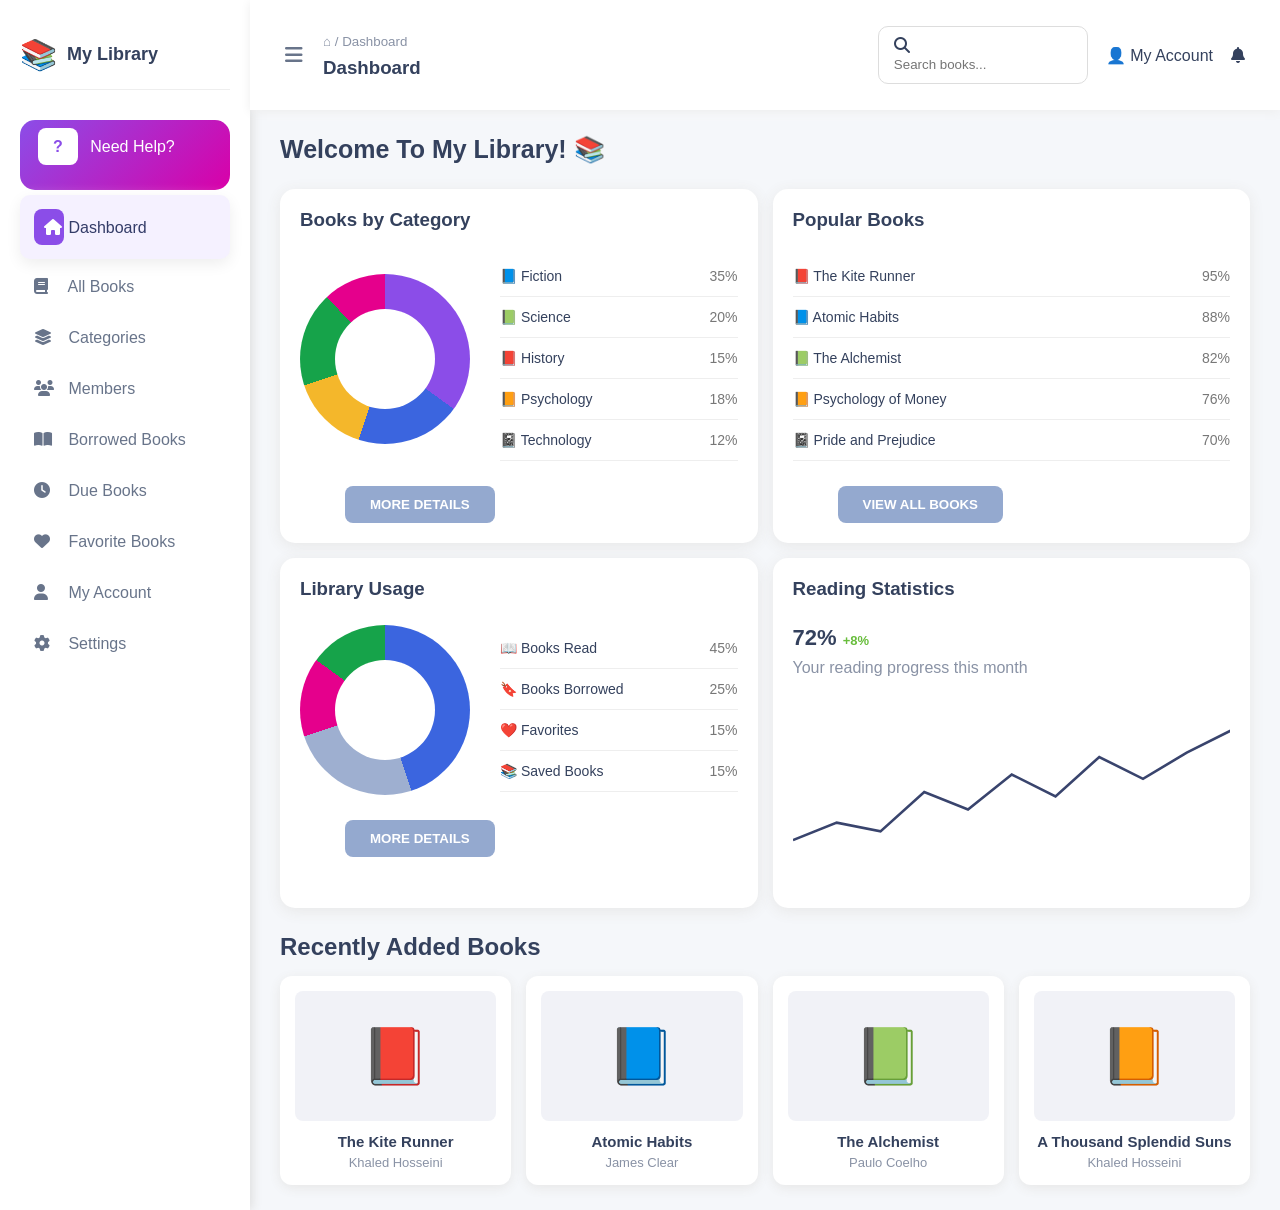
==== index.html @ 2d5d1bc0 "Add login page HTML and CSS files" ====
<!DOCTYPE html>
<html lang="en">
<head>
    <meta charset="UTF-8">
    <meta name="viewport" content="width=device-width, initial-scale=1.0">

    <title>My Library Dashboard</title>

    <link rel="stylesheet" href="style.css">

    <link rel="stylesheet"
        href="https://cdnjs.cloudflare.com/ajax/libs/font-awesome/6.5.2/css/all.min.css">
</head>

<body>

<div class="dashboard">

    <aside class="sidebar">

        <div class="logo">
            <span>📚</span>
            <h3>My Library</h3>
        </div>
        
       

        <div class="help">
            <b>?</b>
            <span>Need Help?</span>
        </div>
        <nav>

            <a href="#" class="active">
                <i class="fa-solid fa-house"></i>
                Dashboard
            </a>

            <a href="#">
                <i class="fa-solid fa-book"></i>
                All Books
            </a>

            <a href="#">
                <i class="fa-solid fa-layer-group"></i>
                Categories
            </a>

            <a href="#">
                <i class="fa-solid fa-users"></i>
                Members
            </a>

            <a href="#">
                <i class="fa-solid fa-book-open"></i>
                Borrowed Books
            </a>

            <a href="#">
                <i class="fa-solid fa-clock"></i>
                Due Books
            </a>

            <a href="#">
                <i class="fa-solid fa-heart"></i>
                Favorite Books
            </a>

            <a href="#">
                <i class="fa-solid fa-user"></i>
                My Account
            </a>

            <a href="#">
                <i class="fa-solid fa-gear"></i>
                Settings
            </a>

        </nav>
    </aside>

    <main class="main">

        <header>

            <div class="header-left">

                <button id="menu">
                    <i class="fa-solid fa-bars"></i>
                </button>

                <div>
                    <small>⌂ / Dashboard</small>
                    <h3>Dashboard</h3>
                </div>

            </div>


            <div class="header-right">

                <div class="search">
                    <i class="fa-solid fa-magnifying-glass"></i>
                    <input
                        type="text"
                        id="search"
                        placeholder="Search books..."
                    >
                </div>

                <span>👤 My Account</span>

                <i class="fa-solid fa-bell"></i>

            </div>

        </header>


        <!-- Content -->
        <section class="content">

            <h1>Welcome To My Library! 📚</h1>


            <div class="cards">

                <!-- Card 1 -->
                <div class="card">

                    <h3>Books by Category</h3>

                    <div class="chart-row">

                        <div class="donut donut1">
                            <div></div>
                        </div>

                        <div class="list">

                            <p>
                                📘 Fiction
                                <span>35%</span>
                            </p>

                            <p>
                                📗 Science
                                <span>20%</span>
                            </p>

                            <p>
                                📕 History
                                <span>15%</span>
                            </p>

                            <p>
                                📙 Psychology
                                <span>18%</span>
                            </p>

                            <p>
                                📓 Technology
                                <span>12%</span>
                            </p>

                        </div>

                    </div>

                    <button>MORE DETAILS</button>

                </div>


                <!-- Card 2 -->
                <div class="card">

                    <h3>Popular Books</h3>

                    <div class="book-list">

                        <p>
                            📕 The Kite Runner
                            <span>95%</span>
                        </p>

                        <p>
                            📘 Atomic Habits
                            <span>88%</span>
                        </p>

                        <p>
                            📗 The Alchemist
                            <span>82%</span>
                        </p>

                        <p>
                            📙 Psychology of Money
                            <span>76%</span>
                        </p>

                        <p>
                            📓 Pride and Prejudice
                            <span>70%</span>
                        </p>

                    </div>

                    <button>VIEW ALL BOOKS</button>

                </div>


                <!-- Card 3 -->
                <div class="card">

                    <h3>Library Usage</h3>

                    <div class="chart-row">

                        <div class="donut donut2">
                            <div></div>
                        </div>

                        <div class="list">

                            <p>
                                📖 Books Read
                                <span>45%</span>
                            </p>

                            <p>
                                🔖 Books Borrowed
                                <span>25%</span>
                            </p>

                            <p>
                                ❤️ Favorites
                                <span>15%</span>
                            </p>

                            <p>
                                📚 Saved Books
                                <span>15%</span>
                            </p>

                        </div>

                    </div>

                    <button>MORE DETAILS</button>

                </div>


                <!-- Card 4 -->
                <div class="card reading">

                    <h3>Reading Statistics</h3>

                    <h2>
                        72%
                        <span>+8%</span>
                    </h2>

                    <p class="subtitle">
                        Your reading progress this month
                    </p>

                    <div class="line-chart">

                        <svg viewBox="0 0 500 180">

                            <polyline
                                points="
                                0,145
                                50,125
                                100,135
                                150,90
                                200,110
                                250,70
                                300,95
                                350,50
                                400,75
                                450,45
                                500,20
                                "
                                fill="none"
                                stroke="#39446d"
                                stroke-width="3"
                            />

                        </svg>

                    </div>

                </div>

            </div>


    
            <div class="books-section">

                <h2>Recently Added Books</h2>

                <div class="books">

                    <div class="book">
                        <div class="cover">📕</div>
                        <h3>The Kite Runner</h3>
                        <p>Khaled Hosseini</p>
                    </div>

                    <div class="book">
                        <div class="cover">📘</div>
                        <h3>Atomic Habits</h3>
                        <p>James Clear</p>
                    </div>

                    <div class="book">
                        <div class="cover">📗</div>
                        <h3>The Alchemist</h3>
                        <p>Paulo Coelho</p>
                    </div>

                    <div class="book">
                        <div class="cover">📙</div>
                        <h3> A Thousand Splendid Suns</h3>
                        <p> Khaled Hosseini</p>
                    </div>

                </div>

            </div>

        </section>

    </main>

</div>


<script src="script.js"></script>

</body>
</html>
---- style.css ----
* {
    margin: 0;
    padding: 0;
    box-sizing: border-box;
}

body {
    font-family: Arial, sans-serif;
    background: #f5f7fa;
    color: #34415d;
}


/* Dashboard */

.dashboard {
    display: flex;
    min-height: 100vh;
}


/* Sidebar */

.sidebar {
    width: 250px;
    background: white;
    padding: 20px;
    box-shadow: 2px 0 10px #ddd;
}

.logo {
    height: 70px;
    display: flex;
    align-items: center;
    gap: 10px;
    border-bottom: 1px solid #eee;
    margin-bottom: 15px;
}

.logo span {
    font-size: 30px;
}

.logo h3 {
    font-size: 18px;
}


/* Navigation */

nav a {
    display: block;
    padding: 14px;
    margin: 5px 0;
    text-decoration: none;
    color: #68748a;
    border-radius: 10px;
}

nav a i {
    width: 30px;
}

nav a:hover,
nav .active {
    background: #f5f1ff;
    color: #333c68;
    box-shadow: 0 5px 15px #eee;
}

nav .active i {
    background: #8b4de8;
    color: white;
    padding: 10px;
    border-radius: 8px;
}


/* Help */

.help {
    margin-top: 30px;
    padding: 18px;
    height: 70px;
    border-radius: 15px;
    background: linear-gradient(135deg, #8b4de8, #d900a8);
    color: white;
}

.help b {
    background: white;
    color: #8b4de8;
    padding: 10px 15px;
    border-radius: 8px;
    margin-right: 8px;
}


/* Main */

.main {
    flex: 1;
}


/* Header */

header {
    height: 110px;
    background: white;
    display: flex;
    align-items: center;
    justify-content: space-between;
    padding: 20px 35px;
    box-shadow: 0 2px 10px #eee;
}

.header-left {
    display: flex;
    align-items: center;
    gap: 20px;
}

.header-left small {
    color: #8992a5;
}

.header-left h3 {
    margin-top: 7px;
}

#menu {
    border: none;
    background: none;
    font-size: 20px;
    cursor: pointer;
    color: #68748a;
}


/* Header Right */

.header-right {
    display: flex;
    align-items: center;
    gap: 18px;
}

.search {
    width: 210px;
    padding: 10px 15px;
    border: 1px solid #ddd;
    border-radius: 10px;
}

.search input {
    width: 160px;
    border: none;
    outline: none;
}


/* Content */

.content {
    padding: 25px 30px;
}

.content > h1 {
    margin-bottom: 25px;
    font-size: 25px;
}


/* Cards */

.cards {
    display: grid;
    grid-template-columns: 1fr 1fr;
    gap: 15px;
}

.card {
    background: white;
    border-radius: 15px;
    padding: 20px;
    min-height: 350px;
    box-shadow: 0 3px 15px #e7e7e7;
}

.card h3 {
    margin-bottom: 25px;
}


/* Chart */

.chart-row {
    display: flex;
    align-items: center;
    gap: 30px;
}


/* Donut */

.donut {
    width: 170px;
    height: 170px;
    border-radius: 50%;
    display: flex;
    align-items: center;
    justify-content: center;
    flex-shrink: 0;
}

.donut div {
    width: 100px;
    height: 100px;
    background: white;
    border-radius: 50%;
}


/* First Chart */

.donut1 {
    background: conic-gradient(
        #8b4de8 0 35%,
        #3b65df 35% 55%,
        #f4b72b 55% 70%,
        #16a34a 70% 88%,
        #e5008c 88%
    );
}


/* Second Chart */

.donut2 {
    background: conic-gradient(
        #3b65df 0 45%,
        #9eafd0 45% 70%,
        #e5008c 70% 85%,
        #16a34a 85%
    );
}


/* Lists */

.list {
    flex: 1;
}

.list p,
.book-list p {
    border-bottom: 1px solid #eee;
    padding: 12px 0;
    font-size: 14px;
}

.list span,
.book-list span {
    float: right;
    color: #777;
}


/* Buttons */

.card button {
    margin-top: 25px;
    margin-left: 45px;
    border: none;
    background: #94a9cf;
    color: white;
    padding: 11px 25px;
    border-radius: 8px;
    cursor: pointer;
    font-weight: bold;
}

.card button:hover {
    background: #7d92bb;
}


/* Reading Statistics */

.reading h2 {
    font-size: 22px;
}

.reading h2 span {
    color: #68bd3c;
    font-size: 13px;
}

.subtitle {
    margin-top: 8px;
    color: #8992a5;
}

.line-chart {
    margin-top: 25px;
}

.line-chart svg {
    width: 100%;
    height: 180px;
}


/* Books Section */

.books-section {
    margin-top: 25px;
}

.books-section h2 {
    margin-bottom: 15px;
}

.books {
    display: grid;
    grid-template-columns: repeat(4, 1fr);
    gap: 15px;
}

.book {
    background: white;
    padding: 15px;
    border-radius: 12px;
    text-align: center;
    box-shadow: 0 3px 12px #e7e7e7;
}

.cover {
    height: 130px;
    background: #f1f2f7;
    border-radius: 8px;
    display: flex;
    align-items: center;
    justify-content: center;
    font-size: 55px;
    margin-bottom: 12px;
}

.book h3 {
    font-size: 15px;
    margin-bottom: 5px;
}

.book p {
    color: #8992a5;
    font-size: 13px;
}


/* Responsive */

@media (max-width: 1000px) {

    .sidebar {
        width: 210px;
    }

    .books {
        grid-template-columns: repeat(2, 1fr);
    }

    .header-right span {
        display: none;
    }
}


@media (max-width: 750px) {

    .sidebar {
        display: none;
    }

    header {
        padding: 15px;
    }

    .content {
        padding: 15px;
    }

    .cards {
        grid-template-columns: 1fr;
    }

    .header-right {
        gap: 8px;
    }

    .search {
        width: 150px;
    }

    .search input {
        width: 100px;
    }
}


@media (max-width: 500px) {

    .books {
        grid-template-columns: 1fr;
    }

    .chart-row {
        flex-direction: column;
    }

    .list {
        width: 100%;
    }

    .content > h1 {
        font-size: 20px;
    }

}
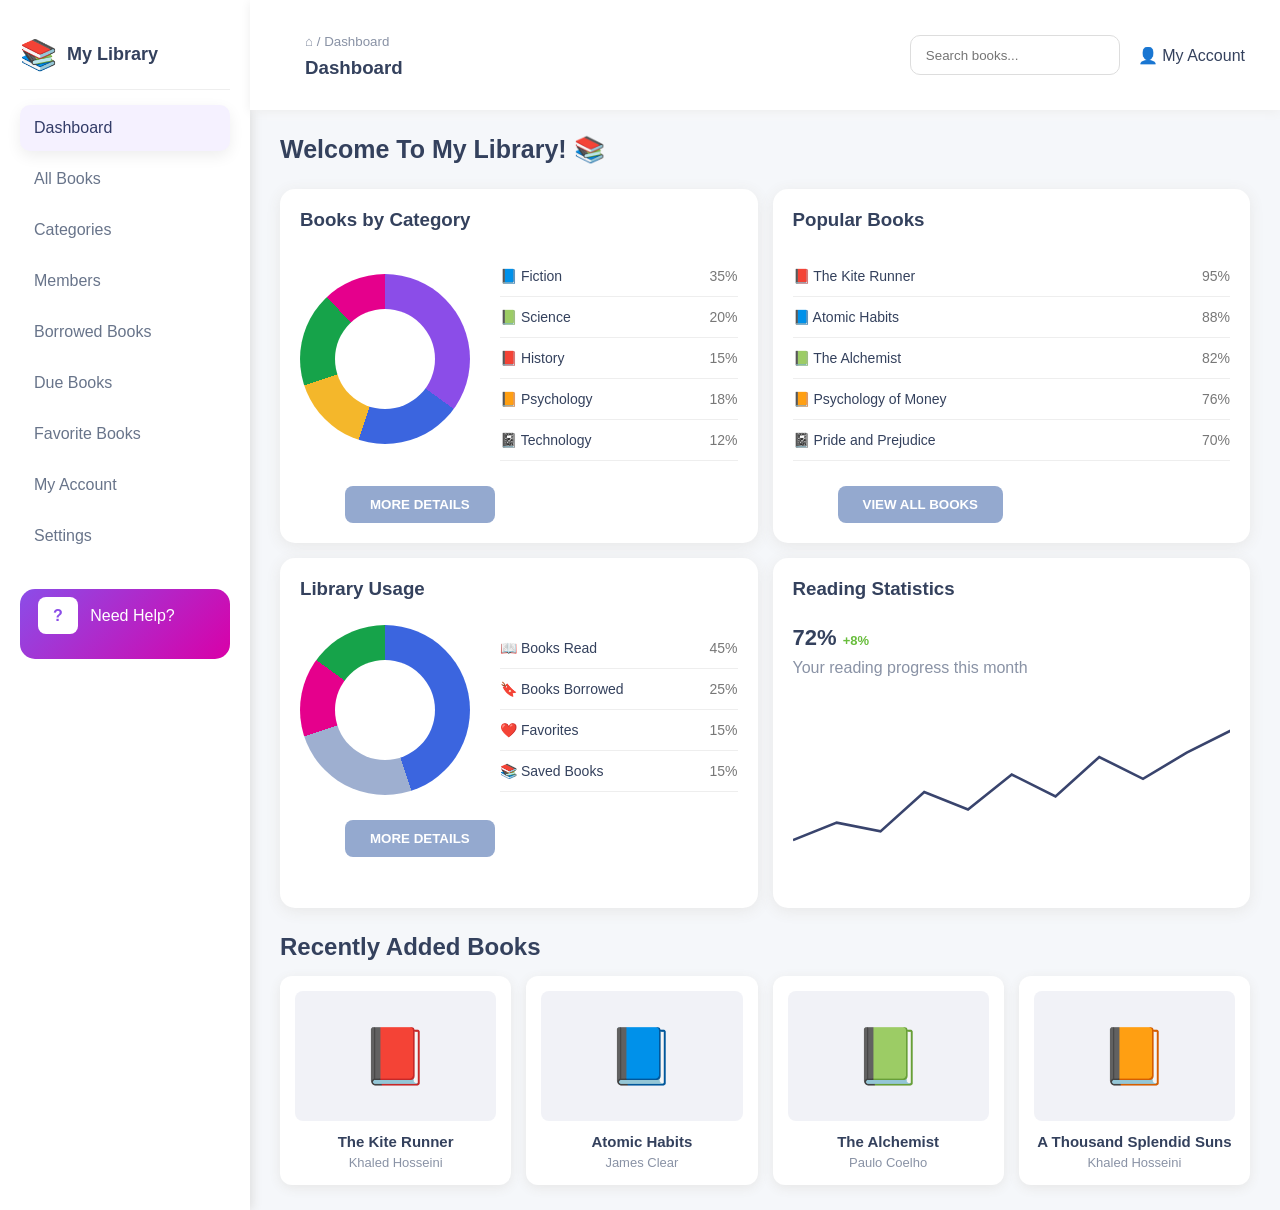
==== commit 10d2618b: "update project" ====
--- a/index.html
+++ b/index.html
@@ -8,8 +8,6 @@
 
     <link rel="stylesheet" href="style.css">
 
-    <link rel="stylesheet"
-        href="https://cdnjs.cloudflare.com/ajax/libs/font-awesome/6.5.2/css/all.min.css">
 </head>
 
 <body>
@@ -22,61 +20,55 @@
             <span>📚</span>
             <h3>My Library</h3>
         </div>
-        
-       
+
+        <nav>
+
+            <a href="#" class="active">
+                Dashboard
+            </a>
+
+            <a href="#">
+                All Books
+            </a>
+
+            <a href="#">
+            
+                Categories
+            </a>
+
+            <a href="#">
+                Members
+            </a>
+
+            <a href="#">
+                Borrowed Books
+            </a>
+
+            <a href="#">
+                Due Books
+            </a>
+
+            <a href="#">
+                Favorite Books
+            </a>
+
+            <a href="#">
+            
+                My Account
+            </a>
+
+            <a href="#">
+
+                Settings
+            </a>
+
+        </nav>
 
         <div class="help">
             <b>?</b>
             <span>Need Help?</span>
         </div>
-        <nav>
-
-            <a href="#" class="active">
-                <i class="fa-solid fa-house"></i>
-                Dashboard
-            </a>
-
-            <a href="#">
-                <i class="fa-solid fa-book"></i>
-                All Books
-            </a>
-
-            <a href="#">
-                <i class="fa-solid fa-layer-group"></i>
-                Categories
-            </a>
-
-            <a href="#">
-                <i class="fa-solid fa-users"></i>
-                Members
-            </a>
-
-            <a href="#">
-                <i class="fa-solid fa-book-open"></i>
-                Borrowed Books
-            </a>
-
-            <a href="#">
-                <i class="fa-solid fa-clock"></i>
-                Due Books
-            </a>
-
-            <a href="#">
-                <i class="fa-solid fa-heart"></i>
-                Favorite Books
-            </a>
-
-            <a href="#">
-                <i class="fa-solid fa-user"></i>
-                My Account
-            </a>
-
-            <a href="#">
-                <i class="fa-solid fa-gear"></i>
-                Settings
-            </a>
-
-        </nav>
+
     </aside>
 
     <main class="main">
@@ -86,7 +78,7 @@
             <div class="header-left">
 
                 <button id="menu">
-                    <i class="fa-solid fa-bars"></i>
+
                 </button>
 
                 <div>
@@ -110,22 +102,16 @@
 
                 <span>👤 My Account</span>
 
-                <i class="fa-solid fa-bell"></i>
-
             </div>
 
         </header>
 
-
-        <!-- Content -->
         <section class="content">
 
             <h1>Welcome To My Library! 📚</h1>
 
 
             <div class="cards">
-
-                <!-- Card 1 -->
                 <div class="card">
 
                     <h3>Books by Category</h3>
@@ -171,8 +157,6 @@
 
                 </div>
 
-
-                <!-- Card 2 -->
                 <div class="card">
 
                     <h3>Popular Books</h3>
@@ -210,8 +194,6 @@
 
                 </div>
 
-
-                <!-- Card 3 -->
                 <div class="card">
 
                     <h3>Library Usage</h3>
@@ -251,9 +233,6 @@
                     <button>MORE DETAILS</button>
 
                 </div>
-
-
-                <!-- Card 4 -->
                 <div class="card reading">
 
                     <h3>Reading Statistics</h3>
--- a/style.css
+++ b/style.css
@@ -11,15 +11,11 @@
 }
 
 
-/* Dashboard */
-
 .dashboard {
     display: flex;
     min-height: 100vh;
 }
 
-
-/* Sidebar */
 
 .sidebar {
     width: 250px;
@@ -45,8 +41,6 @@
     font-size: 18px;
 }
 
-
-/* Navigation */
 
 nav a {
     display: block;
@@ -76,8 +70,6 @@
 }
 
 
-/* Help */
-
 .help {
     margin-top: 30px;
     padding: 18px;
@@ -96,14 +88,10 @@
 }
 
 
-/* Main */
-
 .main {
     flex: 1;
 }
 
-
-/* Header */
 
 header {
     height: 110px;
@@ -138,8 +126,6 @@
 }
 
 
-/* Header Right */
-
 .header-right {
     display: flex;
     align-items: center;
@@ -160,8 +146,6 @@
 }
 
 
-/* Content */
-
 .content {
     padding: 25px 30px;
 }
@@ -193,8 +177,6 @@
 }
 
 
-/* Chart */
-
 .chart-row {
     display: flex;
     align-items: center;
@@ -220,9 +202,6 @@
     background: white;
     border-radius: 50%;
 }
-
-
-/* First Chart */
 
 .donut1 {
     background: conic-gradient(
@@ -235,8 +214,6 @@
 }
 
 
-/* Second Chart */
-
 .donut2 {
     background: conic-gradient(
         #3b65df 0 45%,
@@ -247,8 +224,6 @@
 }
 
 
-/* Lists */
-
 .list {
     flex: 1;
 }
@@ -266,8 +241,6 @@
     color: #777;
 }
 
-
-/* Buttons */
 
 .card button {
     margin-top: 25px;
@@ -286,8 +259,6 @@
 }
 
 
-/* Reading Statistics */
-
 .reading h2 {
     font-size: 22px;
 }
@@ -311,8 +282,6 @@
     height: 180px;
 }
 
-
-/* Books Section */
 
 .books-section {
     margin-top: 25px;
@@ -358,8 +327,6 @@
 }
 
 
-/* Responsive */
-
 @media (max-width: 1000px) {
 
     .sidebar {
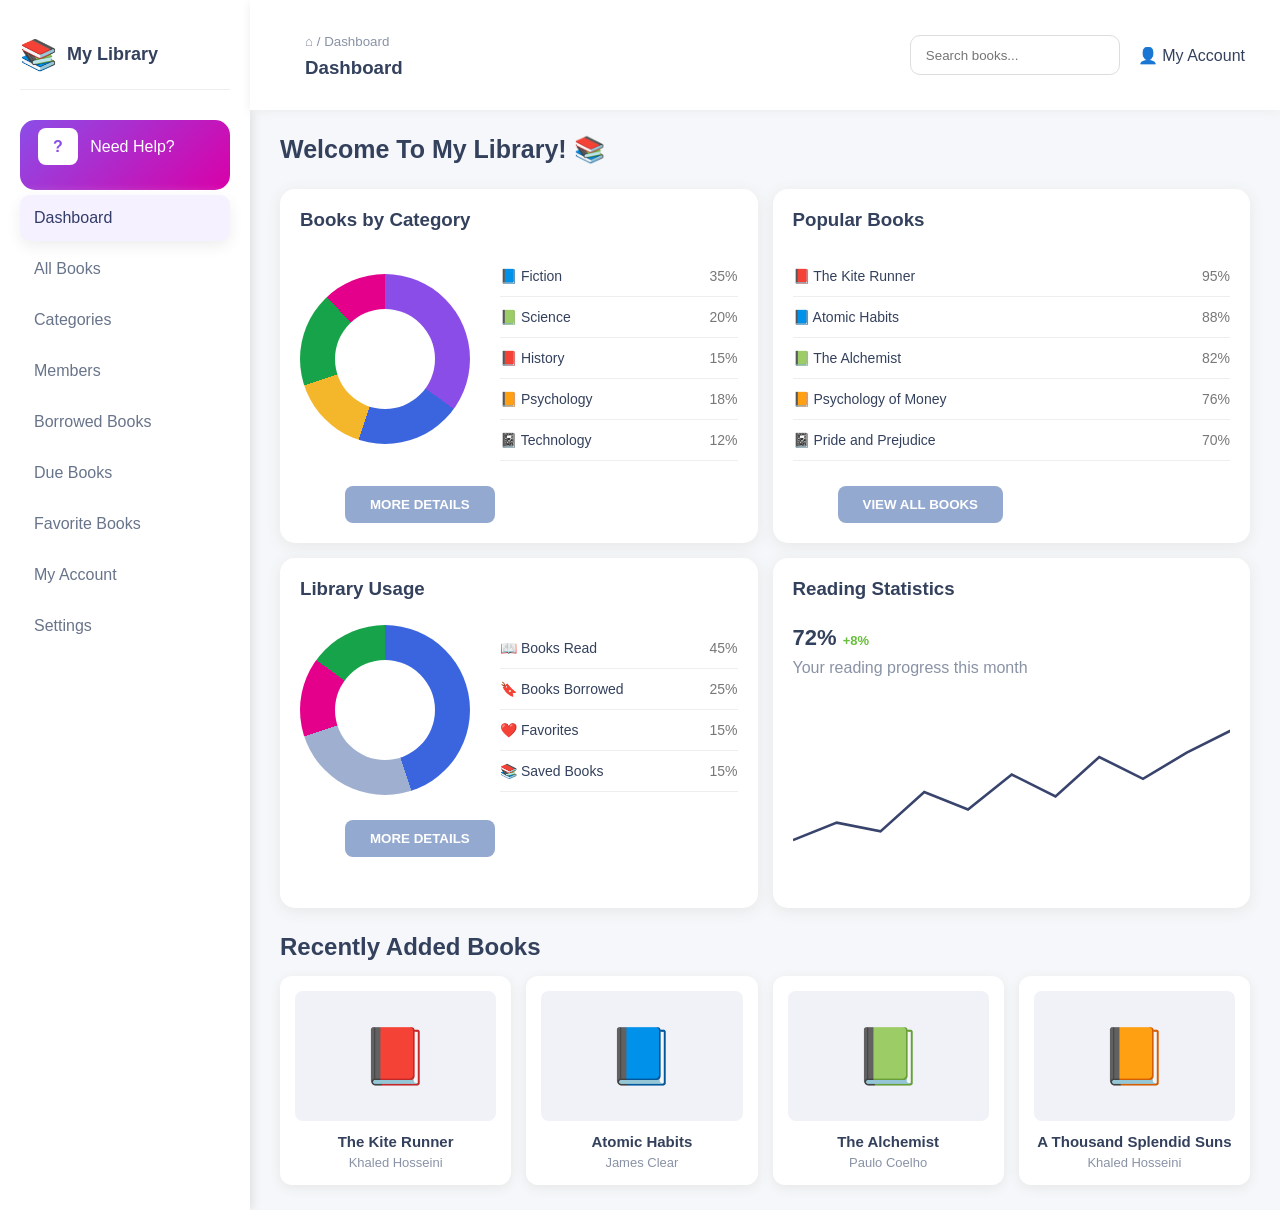
==== commit 9aca8ec9: "Merge branch 'main' of https://github.com/Nooria2006/library-project-second-week" ====
--- a/index.html
+++ b/index.html
@@ -20,55 +20,55 @@
             <span>📚</span>
             <h3>My Library</h3>
         </div>
-
-        <nav>
-
-            <a href="#" class="active">
-                Dashboard
-            </a>
-
-            <a href="#">
-                All Books
-            </a>
-
-            <a href="#">
-            
-                Categories
-            </a>
-
-            <a href="#">
-                Members
-            </a>
-
-            <a href="#">
-                Borrowed Books
-            </a>
-
-            <a href="#">
-                Due Books
-            </a>
-
-            <a href="#">
-                Favorite Books
-            </a>
-
-            <a href="#">
-            
-                My Account
-            </a>
-
-            <a href="#">
-
-                Settings
-            </a>
-
-        </nav>
+        
+       
 
         <div class="help">
             <b>?</b>
             <span>Need Help?</span>
         </div>
-
+        <nav>
+
+            <a href="#" class="active">
+                Dashboard
+            </a>
+
+            <a href="#">
+                All Books
+            </a>
+
+            <a href="#">
+            
+                Categories
+            </a>
+
+            <a href="#">
+                Members
+            </a>
+
+            <a href="#">
+                Borrowed Books
+            </a>
+
+            <a href="#">
+                Due Books
+            </a>
+
+            <a href="#">
+                Favorite Books
+            </a>
+
+            <a href="#">
+            
+                My Account
+            </a>
+
+            <a href="#">
+
+                Settings
+            </a>
+
+        </nav>
     </aside>
 
     <main class="main">
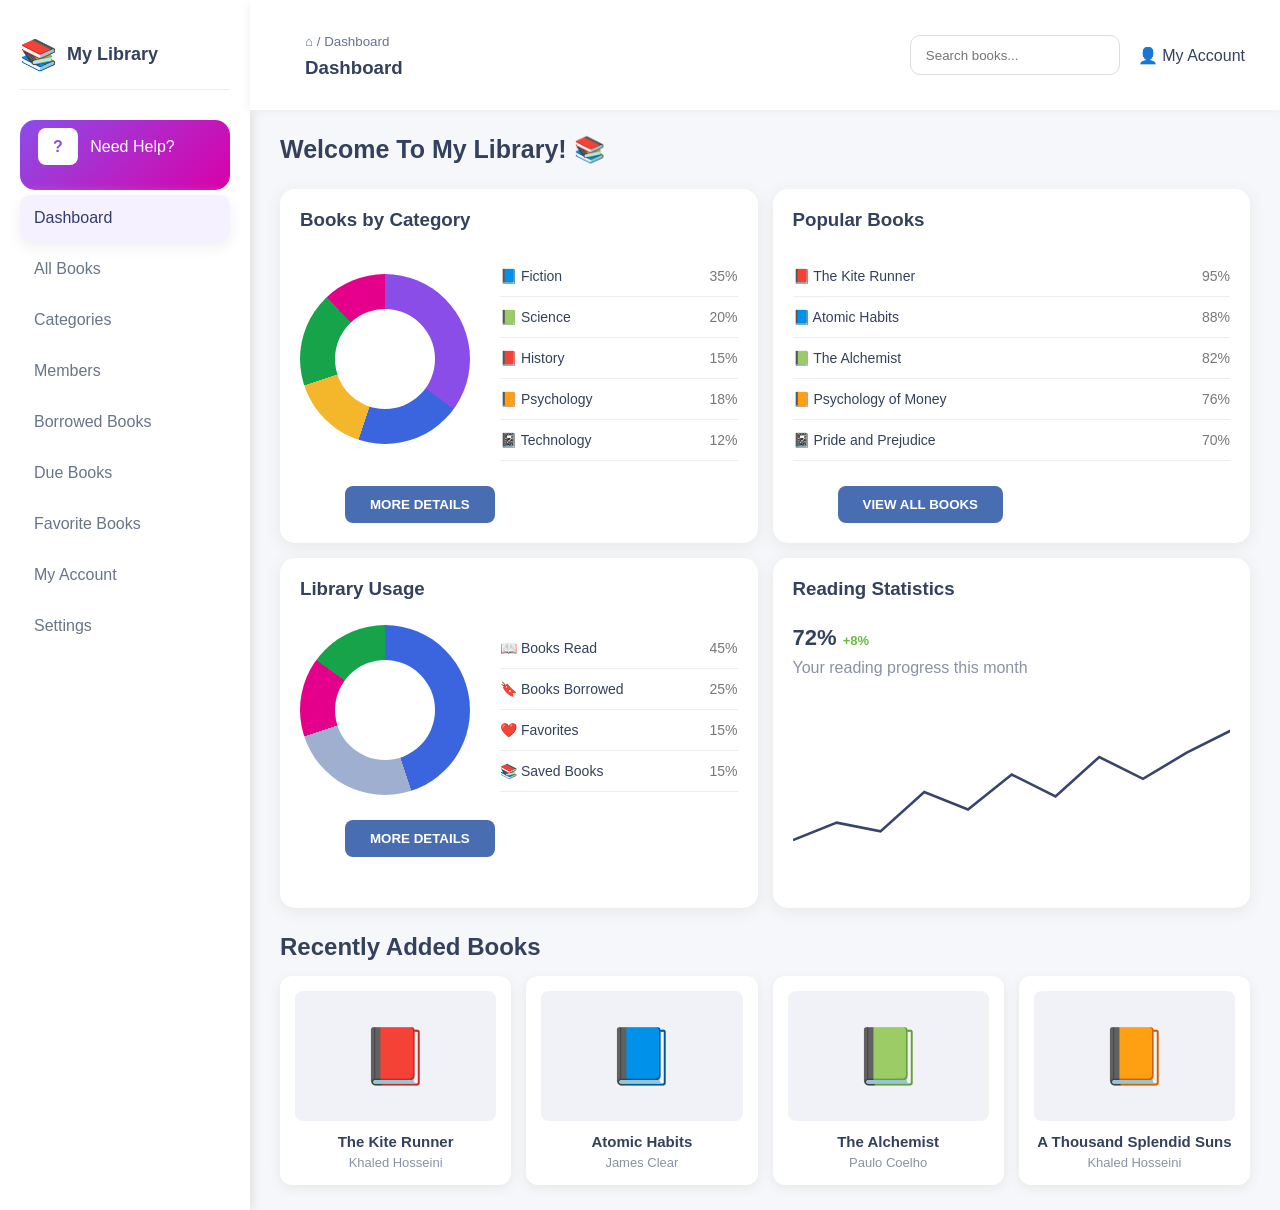
==== commit e19077db: "fix login form and syntax errors" ====
--- a/index.html
+++ b/index.html
@@ -21,8 +21,6 @@
             <h3>My Library</h3>
         </div>
         
-       
-
         <div class="help">
             <b>?</b>
             <span>Need Help?</span>
--- a/style.css
+++ b/style.css
@@ -110,7 +110,7 @@
 }
 
 .header-left small {
-    color: #8992a5;
+    color:#68748a;
 }
 
 .header-left h3 {
@@ -246,7 +246,7 @@
     margin-top: 25px;
     margin-left: 45px;
     border: none;
-    background: #94a9cf;
+    background: #496db1;
     color: white;
     padding: 11px 25px;
     border-radius: 8px;
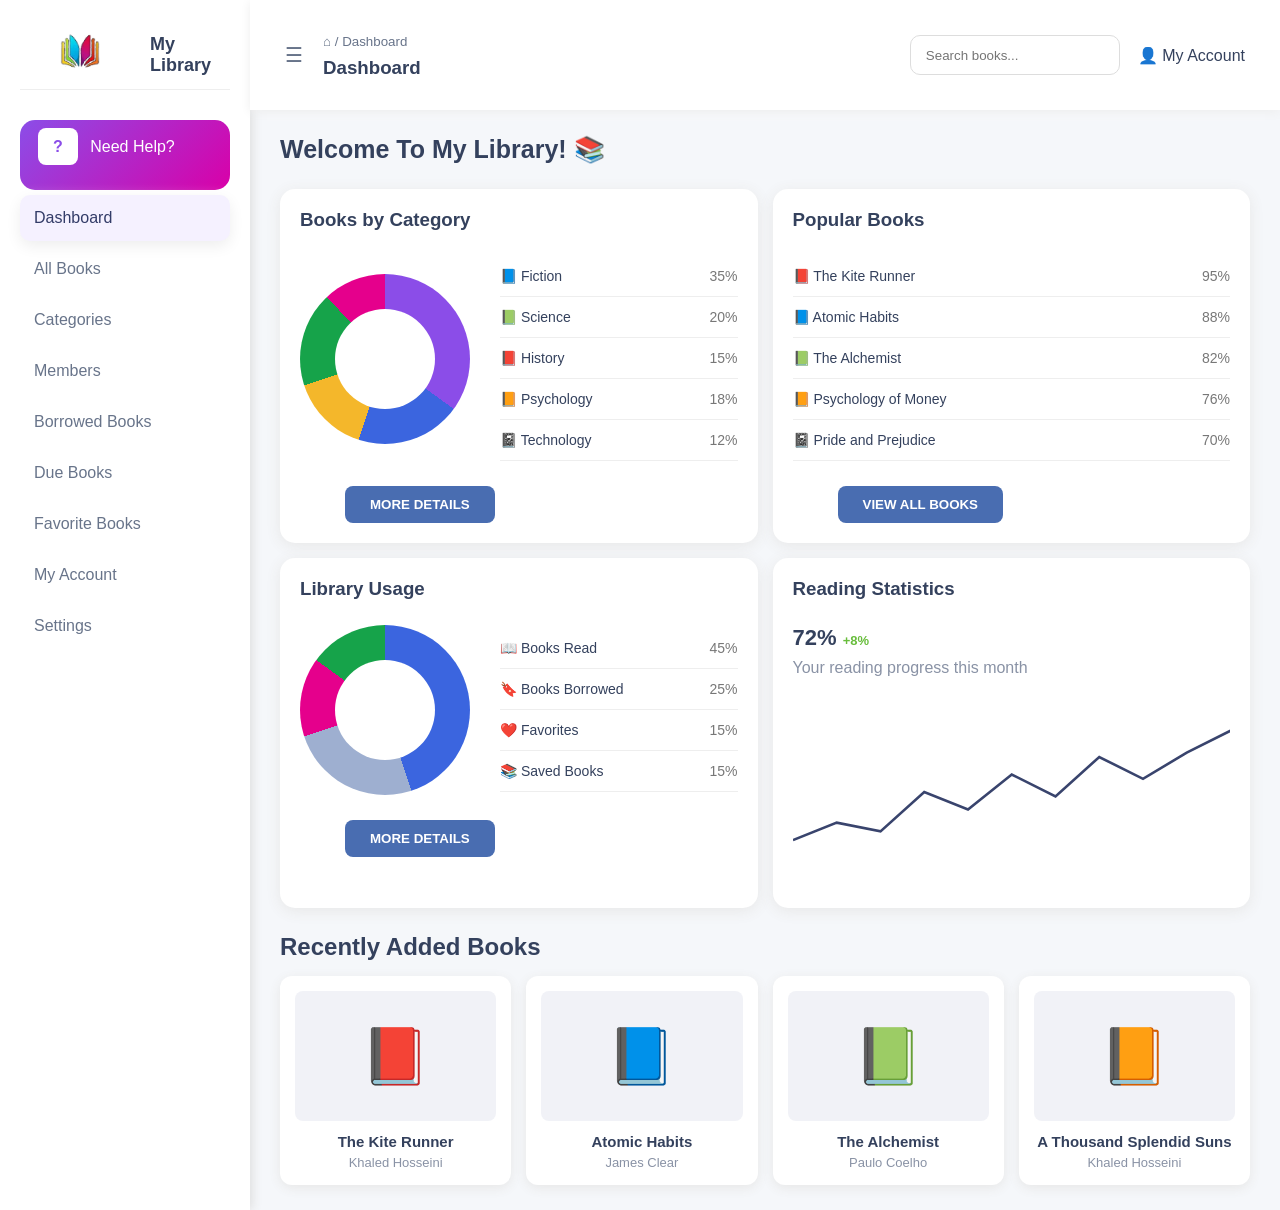
==== commit bf76bd4d: "Add logo, sidebar toggle and search feature" ====
--- a/index.html
+++ b/index.html
@@ -17,7 +17,7 @@
     <aside class="sidebar">
 
         <div class="logo">
-            <span>📚</span>
+            <span><img src="book_img.png" alt="logo" class="logo-img"></span>
             <h3>My Library</h3>
         </div>
         
@@ -75,9 +75,7 @@
 
             <div class="header-left">
 
-                <button id="menu">
-
-                </button>
+                <button id="menu">☰</button>
 
                 <div>
                     <small>⌂ / Dashboard</small>
--- a/style.css
+++ b/style.css
@@ -37,6 +37,11 @@
     font-size: 30px;
 }
 
+.logo-img {
+    width:120px;
+    height: 120px;
+    object-fit: contain;
+}
 .logo h3 {
     font-size: 18px;
 }
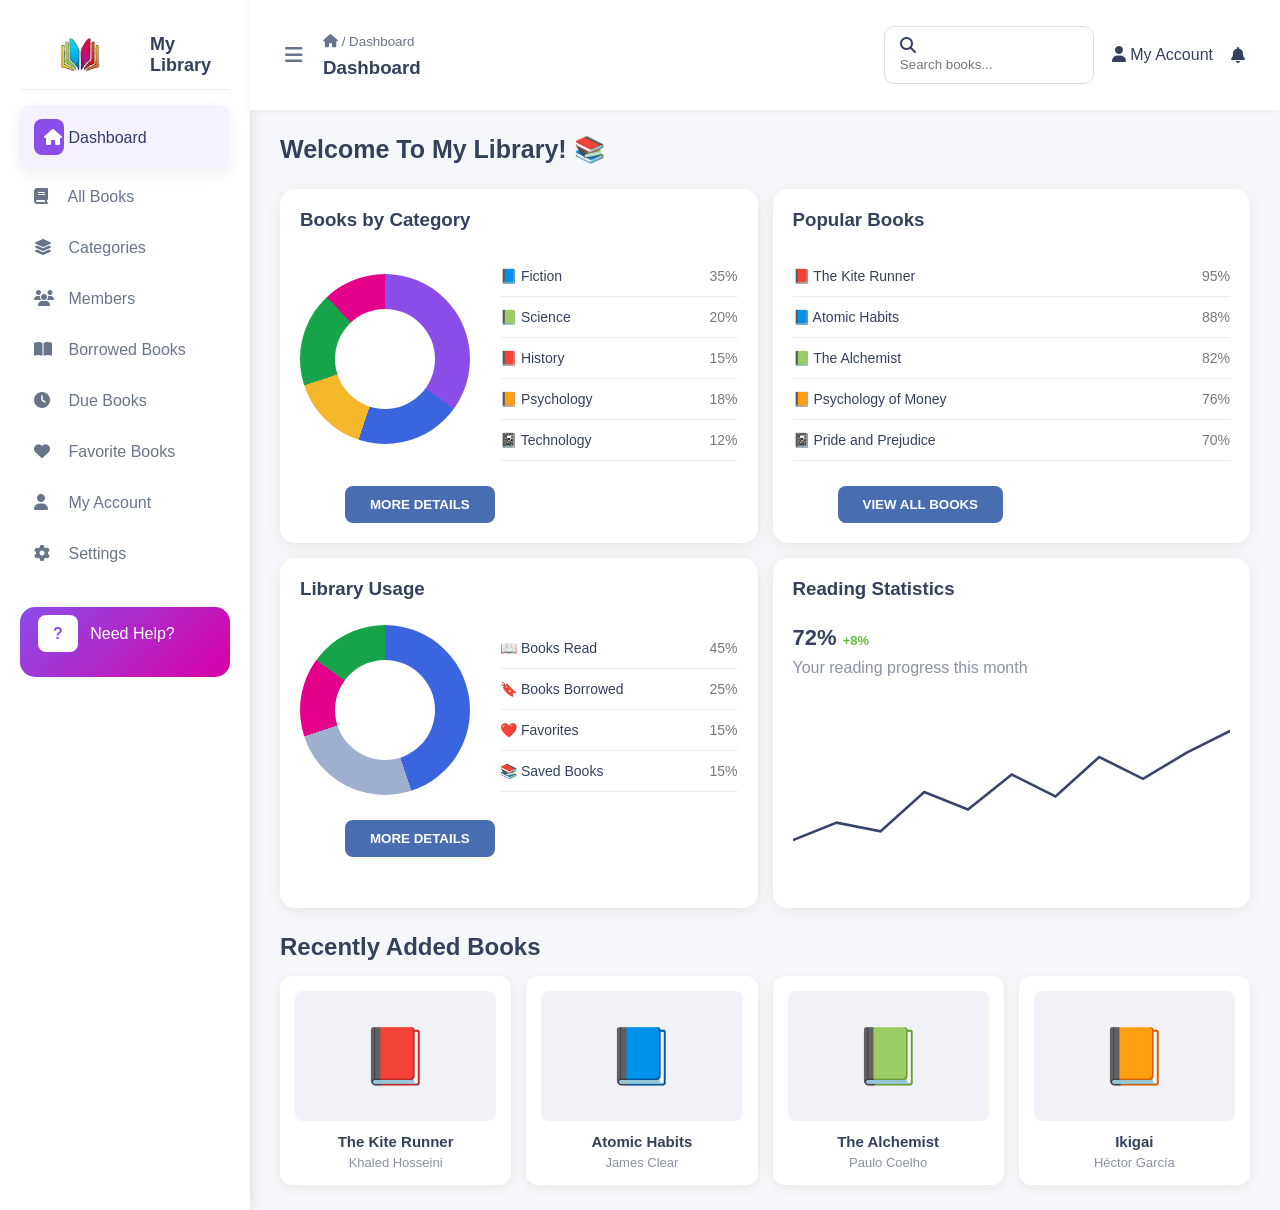
==== commit 4c4d72d8: "update library" ====
--- a/index.html
+++ b/index.html
@@ -1,12 +1,15 @@
 <!DOCTYPE html>
+
 <html lang="en">
 <head>
     <meta charset="UTF-8">
     <meta name="viewport" content="width=device-width, initial-scale=1.0">
-
-    <title>My Library Dashboard</title>
-
-    <link rel="stylesheet" href="style.css">
+<title>My Library Dashboard</title>
+
+<link rel="stylesheet" href="style.css">
+
+<link rel="stylesheet"
+    href="https://cdnjs.cloudflare.com/ajax/libs/font-awesome/6.5.2/css/all.min.css">
 
 </head>
 
@@ -14,309 +17,333 @@
 
 <div class="dashboard">
 
-    <aside class="sidebar">
-
-        <div class="logo">
-            <span><img src="book_img.png" alt="logo" class="logo-img"></span>
-            <h3>My Library</h3>
+<aside class="sidebar">
+
+    <div class="logo">
+        <img src="book_img.png" alt="Library Logo" class="logo-img">
+        <h3>My Library</h3>
+    </div>
+
+    <nav>
+
+        <a href="#" class="active">
+            <i class="fa-solid fa-house"></i>
+            <span>Dashboard</span>
+        </a>
+
+        <a href="#">
+            <i class="fa-solid fa-book"></i>
+            <span>All Books</span>
+        </a>
+
+        <a href="#">
+            <i class="fa-solid fa-layer-group"></i>
+            <span>Categories</span>
+        </a>
+
+        <a href="#">
+            <i class="fa-solid fa-users"></i>
+            <span>Members</span>
+        </a>
+
+        <a href="#">
+            <i class="fa-solid fa-book-open"></i>
+            <span>Borrowed Books</span>
+        </a>
+
+        <a href="#">
+            <i class="fa-solid fa-clock"></i>
+            <span>Due Books</span>
+        </a>
+
+        <a href="#">
+            <i class="fa-solid fa-heart"></i>
+            <span>Favorite Books</span>
+        </a>
+
+        <a href="#">
+            <i class="fa-solid fa-user"></i>
+            <span>My Account</span>
+        </a>
+
+        <a href="#">
+            <i class="fa-solid fa-gear"></i>
+            <span>Settings</span>
+        </a>
+
+    </nav>
+
+    <div class="help">
+        <b>?</b>
+        <span>Need Help?</span>
+    </div>
+
+</aside>
+
+<main class="main">
+    <header>
+
+        <div class="header-left">
+            <button id="menu">
+                <i class="fa-solid fa-bars"></i>
+            </button>
+
+            <div>
+                <small>
+                    <i class="fa-solid fa-house"></i>
+                    / Dashboard
+                </small>
+
+                <h3>Dashboard</h3>
+            </div>
+
         </div>
-        
-        <div class="help">
-            <b>?</b>
-            <span>Need Help?</span>
+
+
+        <div class="header-right">
+            <div class="search">
+
+                <i class="fa-solid fa-magnifying-glass"></i>
+
+                <input
+                    type="text"
+                    id="search"
+                    placeholder="Search books..."
+                >
+
+            </div>
+            <span class="account">
+                <i class="fa-solid fa-user"></i>
+                My Account
+            </span>
+            <i class="fa-solid fa-bell notification"></i>
+
         </div>
-        <nav>
-
-            <a href="#" class="active">
-                Dashboard
-            </a>
-
-            <a href="#">
-                All Books
-            </a>
-
-            <a href="#">
-            
-                Categories
-            </a>
-
-            <a href="#">
-                Members
-            </a>
-
-            <a href="#">
-                Borrowed Books
-            </a>
-
-            <a href="#">
-                Due Books
-            </a>
-
-            <a href="#">
-                Favorite Books
-            </a>
-
-            <a href="#">
-            
-                My Account
-            </a>
-
-            <a href="#">
-
-                Settings
-            </a>
-
-        </nav>
-    </aside>
-
-    <main class="main">
-
-        <header>
-
-            <div class="header-left">
-
-                <button id="menu">☰</button>
-
-                <div>
-                    <small>⌂ / Dashboard</small>
-                    <h3>Dashboard</h3>
-                </div>
-
-            </div>
-
-
-            <div class="header-right">
-
-                <div class="search">
-                    <i class="fa-solid fa-magnifying-glass"></i>
-                    <input
-                        type="text"
-                        id="search"
-                        placeholder="Search books..."
-                    >
-                </div>
-
-                <span>👤 My Account</span>
-
-            </div>
-
-        </header>
-
-        <section class="content">
-
-            <h1>Welcome To My Library! 📚</h1>
-
-
-            <div class="cards">
-                <div class="card">
-
-                    <h3>Books by Category</h3>
-
-                    <div class="chart-row">
-
-                        <div class="donut donut1">
-                            <div></div>
-                        </div>
-
-                        <div class="list">
-
-                            <p>
-                                📘 Fiction
-                                <span>35%</span>
-                            </p>
-
-                            <p>
-                                📗 Science
-                                <span>20%</span>
-                            </p>
-
-                            <p>
-                                📕 History
-                                <span>15%</span>
-                            </p>
-
-                            <p>
-                                📙 Psychology
-                                <span>18%</span>
-                            </p>
-
-                            <p>
-                                📓 Technology
-                                <span>12%</span>
-                            </p>
-
-                        </div>
-
+
+    </header>
+    <section class="content">
+
+        <h1>Welcome To My Library! 📚</h1>
+        <div class="cards">
+            <div class="card">
+
+                <h3>Books by Category</h3>
+
+                <div class="chart-row">
+
+                    <div class="donut donut1">
+                        <div></div>
                     </div>
 
-                    <button>MORE DETAILS</button>
-
-                </div>
-
-                <div class="card">
-
-                    <h3>Popular Books</h3>
-
-                    <div class="book-list">
-
-                        <p>
-                            📕 The Kite Runner
-                            <span>95%</span>
-                        </p>
-
-                        <p>
-                            📘 Atomic Habits
-                            <span>88%</span>
-                        </p>
-
-                        <p>
-                            📗 The Alchemist
-                            <span>82%</span>
-                        </p>
-
-                        <p>
-                            📙 Psychology of Money
-                            <span>76%</span>
-                        </p>
-
-                        <p>
-                            📓 Pride and Prejudice
-                            <span>70%</span>
+                    <div class="list">
+
+                        <p>
+                            📘 Fiction
+                            <span>35%</span>
+                        </p>
+
+                        <p>
+                            📗 Science
+                            <span>20%</span>
+                        </p>
+
+                        <p>
+                            📕 History
+                            <span>15%</span>
+                        </p>
+
+                        <p>
+                            📙 Psychology
+                            <span>18%</span>
+                        </p>
+
+                        <p>
+                            📓 Technology
+                            <span>12%</span>
                         </p>
 
                     </div>
 
-                    <button>VIEW ALL BOOKS</button>
-
-                </div>
-
-                <div class="card">
-
-                    <h3>Library Usage</h3>
-
-                    <div class="chart-row">
-
-                        <div class="donut donut2">
-                            <div></div>
-                        </div>
-
-                        <div class="list">
-
-                            <p>
-                                📖 Books Read
-                                <span>45%</span>
-                            </p>
-
-                            <p>
-                                🔖 Books Borrowed
-                                <span>25%</span>
-                            </p>
-
-                            <p>
-                                ❤️ Favorites
-                                <span>15%</span>
-                            </p>
-
-                            <p>
-                                📚 Saved Books
-                                <span>15%</span>
-                            </p>
-
-                        </div>
-
+                </div>
+
+                <button>MORE DETAILS</button>
+
+            </div>
+            <div class="card">
+
+                <h3>Popular Books</h3>
+
+                <div class="book-list">
+
+                    <p>
+                        📕 The Kite Runner
+                        <span>95%</span>
+                    </p>
+
+                    <p>
+                        📘 Atomic Habits
+                        <span>88%</span>
+                    </p>
+
+                    <p>
+                        📗 The Alchemist
+                        <span>82%</span>
+                    </p>
+
+                    <p>
+                        📙 Psychology of Money
+                        <span>76%</span>
+                    </p>
+
+                    <p>
+                        📓 Pride and Prejudice
+                        <span>70%</span>
+                    </p>
+
+                </div>
+
+                <button>VIEW ALL BOOKS</button>
+
+            </div>
+            <div class="card">
+
+                <h3>Library Usage</h3>
+
+                <div class="chart-row">
+
+                    <div class="donut donut2">
+                        <div></div>
                     </div>
 
-                    <button>MORE DETAILS</button>
-
-                </div>
-                <div class="card reading">
-
-                    <h3>Reading Statistics</h3>
-
-                    <h2>
-                        72%
-                        <span>+8%</span>
-                    </h2>
-
-                    <p class="subtitle">
-                        Your reading progress this month
-                    </p>
-
-                    <div class="line-chart">
-
-                        <svg viewBox="0 0 500 180">
-
-                            <polyline
-                                points="
-                                0,145
-                                50,125
-                                100,135
-                                150,90
-                                200,110
-                                250,70
-                                300,95
-                                350,50
-                                400,75
-                                450,45
-                                500,20
-                                "
-                                fill="none"
-                                stroke="#39446d"
-                                stroke-width="3"
-                            />
-
-                        </svg>
+                    <div class="list">
+
+                        <p>
+                            📖 Books Read
+                            <span>45%</span>
+                        </p>
+
+                        <p>
+                            🔖 Books Borrowed
+                            <span>25%</span>
+                        </p>
+
+                        <p>
+                            ❤️ Favorites
+                            <span>15%</span>
+                        </p>
+
+                        <p>
+                            📚 Saved Books
+                            <span>15%</span>
+                        </p>
 
                     </div>
 
                 </div>
 
-            </div>
-
-
-    
-            <div class="books-section">
-
-                <h2>Recently Added Books</h2>
-
-                <div class="books">
-
-                    <div class="book">
-                        <div class="cover">📕</div>
-                        <h3>The Kite Runner</h3>
-                        <p>Khaled Hosseini</p>
-                    </div>
-
-                    <div class="book">
-                        <div class="cover">📘</div>
-                        <h3>Atomic Habits</h3>
-                        <p>James Clear</p>
-                    </div>
-
-                    <div class="book">
-                        <div class="cover">📗</div>
-                        <h3>The Alchemist</h3>
-                        <p>Paulo Coelho</p>
-                    </div>
-
-                    <div class="book">
-                        <div class="cover">📙</div>
-                        <h3> A Thousand Splendid Suns</h3>
-                        <p> Khaled Hosseini</p>
-                    </div>
-
-                </div>
-
-            </div>
-
-        </section>
-
-    </main>
+                <button>MORE DETAILS</button>
+
+            </div>
+            <div class="card reading">
+
+                <h3>Reading Statistics</h3>
+
+                <h2>
+                    72%
+                    <span>+8%</span>
+                </h2>
+
+                <p class="subtitle">
+                    Your reading progress this month
+                </p>
+
+                <div class="line-chart">
+
+                    <svg viewBox="0 0 500 180">
+
+                        <polyline
+                            points="
+                            0,145
+                            50,125
+                            100,135
+                            150,90
+                            200,110
+                            250,70
+                            300,95
+                            350,50
+                            400,75
+                            450,45
+                            500,20
+                            "
+                            fill="none"
+                            stroke="#39446d"
+                            stroke-width="3"
+                        />
+
+                    </svg>
+
+                </div>
+
+            </div>
+
+        </div>
+        <div class="books-section">
+
+            <h2>Recently Added Books</h2>
+
+            <div class="books">
+
+
+                <!-- Book 1 -->
+                <div class="book">
+
+                    <div class="cover">📕</div>
+
+                    <h3>The Kite Runner</h3>
+
+                    <p>Khaled Hosseini</p>
+
+                </div>
+                <div class="book">
+
+                    <div class="cover">📘</div>
+
+                    <h3>Atomic Habits</h3>
+
+                    <p>James Clear</p>
+
+                </div>
+                <div class="book">
+
+                    <div class="cover">📗</div>
+
+                    <h3>The Alchemist</h3>
+
+                    <p>Paulo Coelho</p>
+
+                </div>
+
+                <div class="book">
+
+                    <div class="cover">📙</div>
+
+                    <h3>Ikigai</h3>
+
+                    <p>Héctor García</p>
+
+                </div>
+
+            </div>
+
+        </div>
+
+    </section>
+
+</main>
 
 </div>
 
-
 <script src="script.js"></script>
 
 </body>
-</html>+</html>
--- a/style.css
+++ b/style.css
@@ -351,7 +351,17 @@
 @media (max-width: 750px) {
 
     .sidebar {
-        display: none;
+        display:block;
+        position: fixed;
+        left: 250px;
+        top: 0;
+        width: 250px;
+        height: 100vh;
+        z-index: 1000;
+        transition: 0.3s;
+    }
+    .sidebar.show{
+        left: 0;
     }
 
     header {
@@ -377,6 +387,9 @@
     .search input {
         width: 100px;
     }
+    #menu{
+        display: block;
+    }
 }
 
 
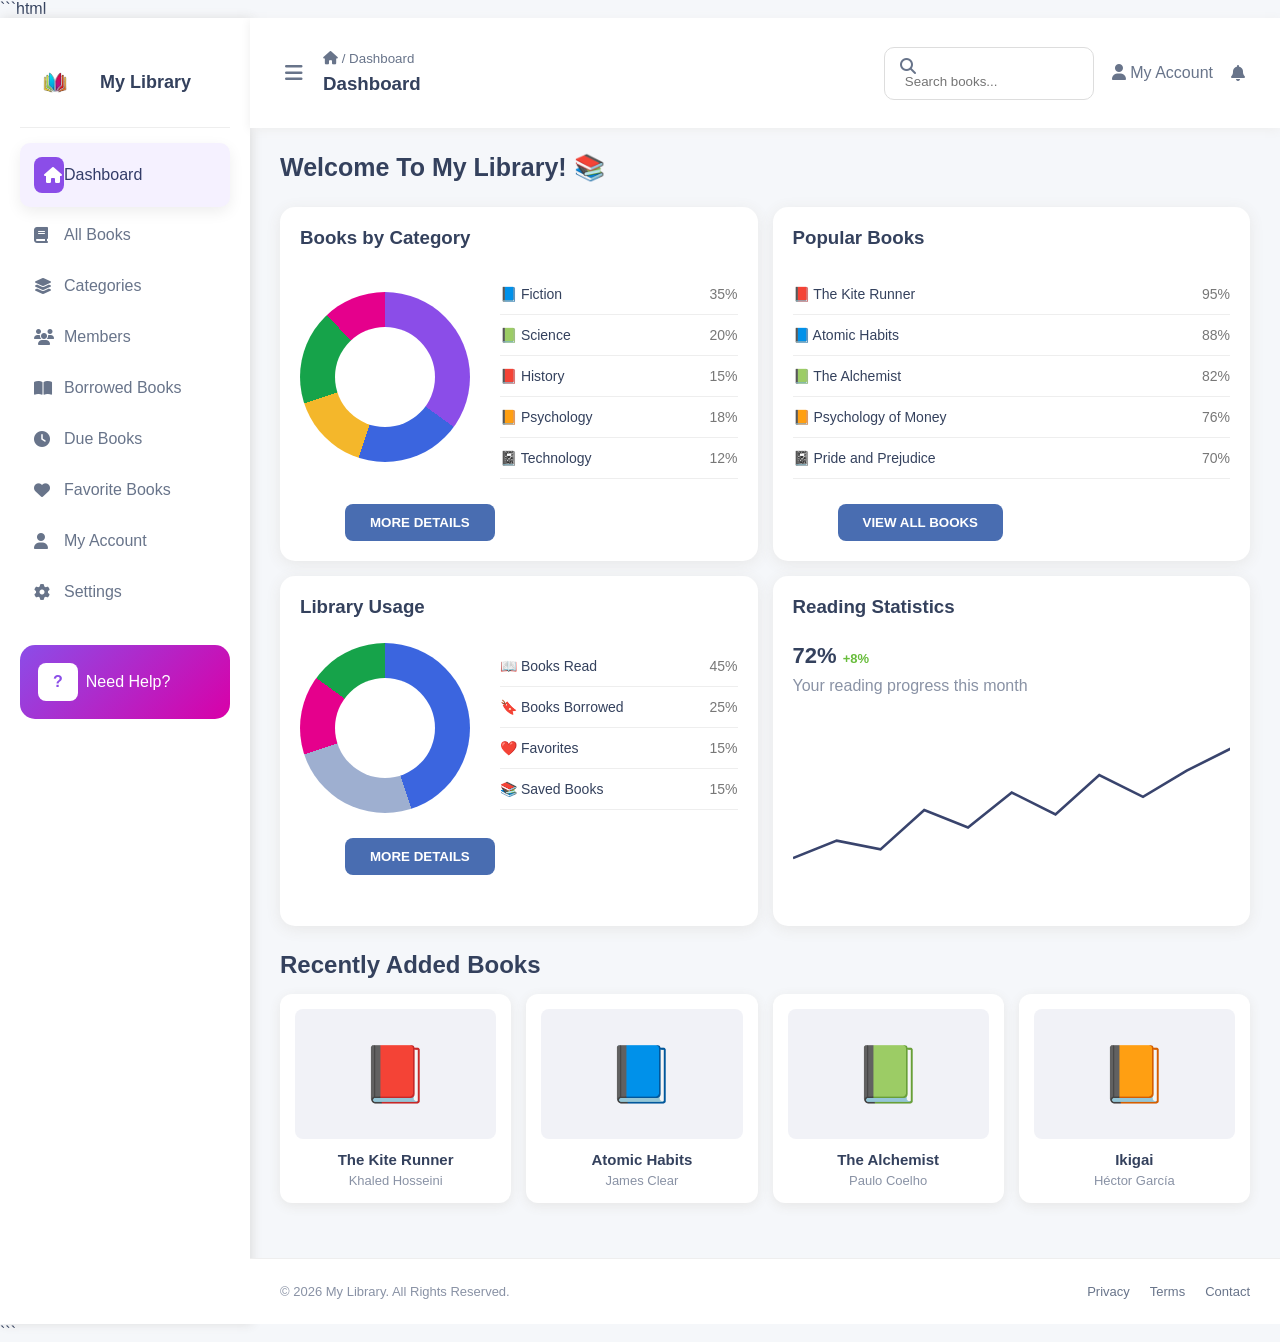
==== commit b6dc2386: "update my library dashboard" ====
--- a/index.html
+++ b/index.html
@@ -1,349 +1,400 @@
+```html
 <!DOCTYPE html>
-
 <html lang="en">
+
 <head>
     <meta charset="UTF-8">
     <meta name="viewport" content="width=device-width, initial-scale=1.0">
-<title>My Library Dashboard</title>
-
-<link rel="stylesheet" href="style.css">
-
-<link rel="stylesheet"
-    href="https://cdnjs.cloudflare.com/ajax/libs/font-awesome/6.5.2/css/all.min.css">
-
+
+    <title>My Library Dashboard</title>
+
+    <link rel="stylesheet" href="style.css">
+
+    <link rel="stylesheet"
+        href="https://cdnjs.cloudflare.com/ajax/libs/font-awesome/6.5.2/css/all.min.css">
 </head>
 
 <body>
 
 <div class="dashboard">
 
-<aside class="sidebar">
-
-    <div class="logo">
-        <img src="book_img.png" alt="Library Logo" class="logo-img">
-        <h3>My Library</h3>
-    </div>
-
-    <nav>
-
-        <a href="#" class="active">
-            <i class="fa-solid fa-house"></i>
-            <span>Dashboard</span>
-        </a>
-
-        <a href="#">
-            <i class="fa-solid fa-book"></i>
-            <span>All Books</span>
-        </a>
-
-        <a href="#">
-            <i class="fa-solid fa-layer-group"></i>
-            <span>Categories</span>
-        </a>
-
-        <a href="#">
-            <i class="fa-solid fa-users"></i>
-            <span>Members</span>
-        </a>
-
-        <a href="#">
-            <i class="fa-solid fa-book-open"></i>
-            <span>Borrowed Books</span>
-        </a>
-
-        <a href="#">
-            <i class="fa-solid fa-clock"></i>
-            <span>Due Books</span>
-        </a>
-
-        <a href="#">
-            <i class="fa-solid fa-heart"></i>
-            <span>Favorite Books</span>
-        </a>
-
-        <a href="#">
-            <i class="fa-solid fa-user"></i>
-            <span>My Account</span>
-        </a>
-
-        <a href="#">
-            <i class="fa-solid fa-gear"></i>
-            <span>Settings</span>
-        </a>
-
-    </nav>
-
-    <div class="help">
-        <b>?</b>
-        <span>Need Help?</span>
-    </div>
-
-</aside>
-
-<main class="main">
-    <header>
-
-        <div class="header-left">
-            <button id="menu">
-                <i class="fa-solid fa-bars"></i>
-            </button>
+    <!-- Sidebar -->
+    <aside class="sidebar">
+
+        <div class="logo">
+            <img src="book_img.png" alt="Library Logo" class="logo-img">
+            <h3>My Library</h3>
+        </div>
+
+        <nav>
+
+            <a href="#" class="active">
+                <i class="fa-solid fa-house"></i>
+                <span>Dashboard</span>
+            </a>
+
+            <a href="#">
+                <i class="fa-solid fa-book"></i>
+                <span>All Books</span>
+            </a>
+
+            <a href="#">
+                <i class="fa-solid fa-layer-group"></i>
+                <span>Categories</span>
+            </a>
+
+            <a href="#">
+                <i class="fa-solid fa-users"></i>
+                <span>Members</span>
+            </a>
+
+            <a href="#">
+                <i class="fa-solid fa-book-open"></i>
+                <span>Borrowed Books</span>
+            </a>
+
+            <a href="#">
+                <i class="fa-solid fa-clock"></i>
+                <span>Due Books</span>
+            </a>
+
+            <a href="#">
+                <i class="fa-solid fa-heart"></i>
+                <span>Favorite Books</span>
+            </a>
+
+            <a href="#">
+                <i class="fa-solid fa-user"></i>
+                <span>My Account</span>
+            </a>
+
+            <a href="#">
+                <i class="fa-solid fa-gear"></i>
+                <span>Settings</span>
+            </a>
+
+        </nav>
+
+        <div class="help">
+            <b>?</b>
+            <span>Need Help?</span>
+        </div>
+
+    </aside>
+
+
+    <!-- Main -->
+    <main class="main">
+
+        <!-- Header -->
+        <header>
+
+            <div class="header-left">
+
+                <button id="menu">
+                    <i class="fa-solid fa-bars"></i>
+                </button>
+
+                <div>
+                    <small>
+                        <i class="fa-solid fa-house"></i>
+                        / Dashboard
+                    </small>
+
+                    <h3>Dashboard</h3>
+                </div>
+
+            </div>
+
+
+            <div class="header-right">
+
+                <div class="search">
+
+                    <i class="fa-solid fa-magnifying-glass"></i>
+
+                    <input
+                        type="text"
+                        id="search"
+                        placeholder="Search books..."
+                    >
+
+                </div>
+
+                <span class="account">
+                    <i class="fa-solid fa-user"></i>
+                    My Account
+                </span>
+
+                <i class="fa-solid fa-bell notification"></i>
+
+            </div>
+
+        </header>
+
+
+        <!-- Dashboard Content -->
+        <section class="content">
+
+            <h1>Welcome To My Library! 📚</h1>
+
+
+            <!-- Cards -->
+            <div class="cards">
+
+                <!-- Books by Category -->
+                <div class="card">
+
+                    <h3>Books by Category</h3>
+
+                    <div class="chart-row">
+
+                        <div class="donut donut1">
+                            <div></div>
+                        </div>
+
+                        <div class="list">
+
+                            <p>
+                                📘 Fiction
+                                <span>35%</span>
+                            </p>
+
+                            <p>
+                                📗 Science
+                                <span>20%</span>
+                            </p>
+
+                            <p>
+                                📕 History
+                                <span>15%</span>
+                            </p>
+
+                            <p>
+                                📙 Psychology
+                                <span>18%</span>
+                            </p>
+
+                            <p>
+                                📓 Technology
+                                <span>12%</span>
+                            </p>
+
+                        </div>
+
+                    </div>
+
+                    <button>MORE DETAILS</button>
+
+                </div>
+
+
+                <!-- Popular Books -->
+                <div class="card">
+
+                    <h3>Popular Books</h3>
+
+                    <div class="book-list">
+
+                        <p>
+                            📕 The Kite Runner
+                            <span>95%</span>
+                        </p>
+
+                        <p>
+                            📘 Atomic Habits
+                            <span>88%</span>
+                        </p>
+
+                        <p>
+                            📗 The Alchemist
+                            <span>82%</span>
+                        </p>
+
+                        <p>
+                            📙 Psychology of Money
+                            <span>76%</span>
+                        </p>
+
+                        <p>
+                            📓 Pride and Prejudice
+                            <span>70%</span>
+                        </p>
+
+                    </div>
+
+                    <button>VIEW ALL BOOKS</button>
+
+                </div>
+
+
+                <!-- Library Usage -->
+                <div class="card">
+
+                    <h3>Library Usage</h3>
+
+                    <div class="chart-row">
+
+                        <div class="donut donut2">
+                            <div></div>
+                        </div>
+
+                        <div class="list">
+
+                            <p>
+                                📖 Books Read
+                                <span>45%</span>
+                            </p>
+
+                            <p>
+                                🔖 Books Borrowed
+                                <span>25%</span>
+                            </p>
+
+                            <p>
+                                ❤️ Favorites
+                                <span>15%</span>
+                            </p>
+
+                            <p>
+                                📚 Saved Books
+                                <span>15%</span>
+                            </p>
+
+                        </div>
+
+                    </div>
+
+                    <button>MORE DETAILS</button>
+
+                </div>
+
+
+                <!-- Reading Statistics -->
+                <div class="card reading">
+
+                    <h3>Reading Statistics</h3>
+
+                    <h2>
+                        72%
+                        <span>+8%</span>
+                    </h2>
+
+                    <p class="subtitle">
+                        Your reading progress this month
+                    </p>
+
+                    <div class="line-chart">
+
+                        <svg viewBox="0 0 500 180">
+
+                            <polyline
+                                points="
+                                0,145
+                                50,125
+                                100,135
+                                150,90
+                                200,110
+                                250,70
+                                300,95
+                                350,50
+                                400,75
+                                450,45
+                                500,20
+                                "
+                                fill="none"
+                                stroke="#39446d"
+                                stroke-width="3"
+                            />
+
+                        </svg>
+
+                    </div>
+
+                </div>
+
+            </div>
+
+
+            <!-- Recently Added Books -->
+            <div class="books-section">
+
+                <h2>Recently Added Books</h2>
+
+                <div class="books">
+
+                    <div class="book">
+
+                        <div class="cover">📕</div>
+
+                        <h3>The Kite Runner</h3>
+
+                        <p>Khaled Hosseini</p>
+
+                    </div>
+
+
+                    <div class="book">
+
+                        <div class="cover">📘</div>
+
+                        <h3>Atomic Habits</h3>
+
+                        <p>James Clear</p>
+
+                    </div>
+
+
+                    <div class="book">
+
+                        <div class="cover">📗</div>
+
+                        <h3>The Alchemist</h3>
+
+                        <p>Paulo Coelho</p>
+
+                    </div>
+
+
+                    <div class="book">
+
+                        <div class="cover">📙</div>
+
+                        <h3>Ikigai</h3>
+
+                        <p>Héctor García</p>
+
+                    </div>
+
+                </div>
+
+            </div>
+
+        </section>
+
+
+        <!-- Footer -->
+        <footer class="footer">
 
             <div>
-                <small>
-                    <i class="fa-solid fa-house"></i>
-                    / Dashboard
-                </small>
-
-                <h3>Dashboard</h3>
-            </div>
-
-        </div>
-
-
-        <div class="header-right">
-            <div class="search">
-
-                <i class="fa-solid fa-magnifying-glass"></i>
-
-                <input
-                    type="text"
-                    id="search"
-                    placeholder="Search books..."
-                >
-
-            </div>
-            <span class="account">
-                <i class="fa-solid fa-user"></i>
-                My Account
-            </span>
-            <i class="fa-solid fa-bell notification"></i>
-
-        </div>
-
-    </header>
-    <section class="content">
-
-        <h1>Welcome To My Library! 📚</h1>
-        <div class="cards">
-            <div class="card">
-
-                <h3>Books by Category</h3>
-
-                <div class="chart-row">
-
-                    <div class="donut donut1">
-                        <div></div>
-                    </div>
-
-                    <div class="list">
-
-                        <p>
-                            📘 Fiction
-                            <span>35%</span>
-                        </p>
-
-                        <p>
-                            📗 Science
-                            <span>20%</span>
-                        </p>
-
-                        <p>
-                            📕 History
-                            <span>15%</span>
-                        </p>
-
-                        <p>
-                            📙 Psychology
-                            <span>18%</span>
-                        </p>
-
-                        <p>
-                            📓 Technology
-                            <span>12%</span>
-                        </p>
-
-                    </div>
-
-                </div>
-
-                <button>MORE DETAILS</button>
-
-            </div>
-            <div class="card">
-
-                <h3>Popular Books</h3>
-
-                <div class="book-list">
-
-                    <p>
-                        📕 The Kite Runner
-                        <span>95%</span>
-                    </p>
-
-                    <p>
-                        📘 Atomic Habits
-                        <span>88%</span>
-                    </p>
-
-                    <p>
-                        📗 The Alchemist
-                        <span>82%</span>
-                    </p>
-
-                    <p>
-                        📙 Psychology of Money
-                        <span>76%</span>
-                    </p>
-
-                    <p>
-                        📓 Pride and Prejudice
-                        <span>70%</span>
-                    </p>
-
-                </div>
-
-                <button>VIEW ALL BOOKS</button>
-
-            </div>
-            <div class="card">
-
-                <h3>Library Usage</h3>
-
-                <div class="chart-row">
-
-                    <div class="donut donut2">
-                        <div></div>
-                    </div>
-
-                    <div class="list">
-
-                        <p>
-                            📖 Books Read
-                            <span>45%</span>
-                        </p>
-
-                        <p>
-                            🔖 Books Borrowed
-                            <span>25%</span>
-                        </p>
-
-                        <p>
-                            ❤️ Favorites
-                            <span>15%</span>
-                        </p>
-
-                        <p>
-                            📚 Saved Books
-                            <span>15%</span>
-                        </p>
-
-                    </div>
-
-                </div>
-
-                <button>MORE DETAILS</button>
-
-            </div>
-            <div class="card reading">
-
-                <h3>Reading Statistics</h3>
-
-                <h2>
-                    72%
-                    <span>+8%</span>
-                </h2>
-
-                <p class="subtitle">
-                    Your reading progress this month
-                </p>
-
-                <div class="line-chart">
-
-                    <svg viewBox="0 0 500 180">
-
-                        <polyline
-                            points="
-                            0,145
-                            50,125
-                            100,135
-                            150,90
-                            200,110
-                            250,70
-                            300,95
-                            350,50
-                            400,75
-                            450,45
-                            500,20
-                            "
-                            fill="none"
-                            stroke="#39446d"
-                            stroke-width="3"
-                        />
-
-                    </svg>
-
-                </div>
-
-            </div>
-
-        </div>
-        <div class="books-section">
-
-            <h2>Recently Added Books</h2>
-
-            <div class="books">
-
-
-                <!-- Book 1 -->
-                <div class="book">
-
-                    <div class="cover">📕</div>
-
-                    <h3>The Kite Runner</h3>
-
-                    <p>Khaled Hosseini</p>
-
-                </div>
-                <div class="book">
-
-                    <div class="cover">📘</div>
-
-                    <h3>Atomic Habits</h3>
-
-                    <p>James Clear</p>
-
-                </div>
-                <div class="book">
-
-                    <div class="cover">📗</div>
-
-                    <h3>The Alchemist</h3>
-
-                    <p>Paulo Coelho</p>
-
-                </div>
-
-                <div class="book">
-
-                    <div class="cover">📙</div>
-
-                    <h3>Ikigai</h3>
-
-                    <p>Héctor García</p>
-
-                </div>
-
-            </div>
-
-        </div>
-
-    </section>
-
-</main>
+                <p>© 2026 My Library. All Rights Reserved.</p>
+            </div>
+
+            <div class="footer-links">
+                <a href="#">Privacy</a>
+                <a href="#">Terms</a>
+                <a href="#">Contact</a>
+            </div>
+
+        </footer>
+
+    </main>
 
 </div>
+
 
 <script src="script.js"></script>
 
 </body>
 </html>
+```
--- a/style.css
+++ b/style.css
@@ -1,3 +1,4 @@
+
 * {
     margin: 0;
     padding: 0;
@@ -11,21 +12,26 @@
 }
 
 
+/* Dashboard */
+
 .dashboard {
     display: flex;
     min-height: 100vh;
 }
 
+
+/* Sidebar */
 
 .sidebar {
     width: 250px;
     background: white;
     padding: 20px;
     box-shadow: 2px 0 10px #ddd;
+    flex-shrink: 0;
 }
 
 .logo {
-    height: 70px;
+    min-height: 90px;
     display: flex;
     align-items: center;
     gap: 10px;
@@ -33,31 +39,31 @@
     margin-bottom: 15px;
 }
 
-.logo span {
-    font-size: 30px;
-}
-
 .logo-img {
-    width:120px;
-    height: 120px;
+    width: 70px;
+    height: 70px;
     object-fit: contain;
 }
+
 .logo h3 {
     font-size: 18px;
 }
 
 
 nav a {
-    display: block;
+    display: flex;
+    align-items: center;
     padding: 14px;
     margin: 5px 0;
     text-decoration: none;
     color: #68748a;
     border-radius: 10px;
+    transition: 0.3s;
 }
 
 nav a i {
     width: 30px;
+    font-size: 16px;
 }
 
 nav a:hover,
@@ -75,13 +81,17 @@
 }
 
 
+/* Help */
+
 .help {
     margin-top: 30px;
     padding: 18px;
-    height: 70px;
+    min-height: 70px;
     border-radius: 15px;
     background: linear-gradient(135deg, #8b4de8, #d900a8);
     color: white;
+    display: flex;
+    align-items: center;
 }
 
 .help b {
@@ -93,13 +103,18 @@
 }
 
 
+/* Main */
+
 .main {
     flex: 1;
-}
-
+    min-width: 0;
+}
+
+
+/* Header */
 
 header {
-    height: 110px;
+    min-height: 110px;
     background: white;
     display: flex;
     align-items: center;
@@ -115,7 +130,7 @@
 }
 
 .header-left small {
-    color:#68748a;
+    color: #68748a;
 }
 
 .header-left h3 {
@@ -142,14 +157,31 @@
     padding: 10px 15px;
     border: 1px solid #ddd;
     border-radius: 10px;
+    background: white;
+}
+
+.search i {
+    color: #68748a;
 }
 
 .search input {
     width: 160px;
     border: none;
     outline: none;
-}
-
+    margin-left: 5px;
+}
+
+.account {
+    color: #68748a;
+}
+
+.notification {
+    color: #68748a;
+    cursor: pointer;
+}
+
+
+/* Content */
 
 .content {
     padding: 25px 30px;
@@ -182,14 +214,13 @@
 }
 
 
+/* Donut */
+
 .chart-row {
     display: flex;
     align-items: center;
     gap: 30px;
 }
-
-
-/* Donut */
 
 .donut {
     width: 170px;
@@ -218,7 +249,6 @@
     );
 }
 
-
 .donut2 {
     background: conic-gradient(
         #3b65df 0 45%,
@@ -229,6 +259,8 @@
 }
 
 
+/* Lists */
+
 .list {
     flex: 1;
 }
@@ -246,6 +278,8 @@
     color: #777;
 }
 
+
+/* Buttons */
 
 .card button {
     margin-top: 25px;
@@ -257,12 +291,15 @@
     border-radius: 8px;
     cursor: pointer;
     font-weight: bold;
+    transition: 0.3s;
 }
 
 .card button:hover {
     background: #7d92bb;
 }
 
+
+/* Reading */
 
 .reading h2 {
     font-size: 22px;
@@ -287,6 +324,8 @@
     height: 180px;
 }
 
+
+/* Books */
 
 .books-section {
     margin-top: 25px;
@@ -308,6 +347,11 @@
     border-radius: 12px;
     text-align: center;
     box-shadow: 0 3px 12px #e7e7e7;
+    transition: 0.3s;
+}
+
+.book:hover {
+    transform: translateY(-5px);
 }
 
 .cover {
@@ -332,6 +376,39 @@
 }
 
 
+/* Footer */
+
+.footer {
+    margin-top: 30px;
+    padding: 25px 30px;
+    background: white;
+    border-top: 1px solid #eee;
+
+    display: flex;
+    justify-content: space-between;
+    align-items: center;
+
+    color: #8992a5;
+    font-size: 13px;
+}
+
+.footer-links {
+    display: flex;
+    gap: 20px;
+}
+
+.footer-links a {
+    text-decoration: none;
+    color: #68748a;
+}
+
+.footer-links a:hover {
+    color: #8b4de8;
+}
+
+
+/* Tablet */
+
 @media (max-width: 1000px) {
 
     .sidebar {
@@ -342,25 +419,28 @@
         grid-template-columns: repeat(2, 1fr);
     }
 
-    .header-right span {
+    .header-right .account {
         display: none;
     }
 }
 
 
+/* Mobile */
+
 @media (max-width: 750px) {
 
     .sidebar {
-        display:block;
         position: fixed;
-        left: 250px;
+        left: -250px;
         top: 0;
         width: 250px;
         height: 100vh;
         z-index: 1000;
-        transition: 0.3s;
-    }
-    .sidebar.show{
+        transition: 0.3s ease;
+        overflow-y: auto;
+    }
+
+    .sidebar.show {
         left: 0;
     }
 
@@ -387,11 +467,20 @@
     .search input {
         width: 100px;
     }
-    #menu{
+
+    #menu {
         display: block;
     }
-}
-
+
+    .footer {
+        flex-direction: column;
+        gap: 15px;
+        text-align: center;
+    }
+}
+
+
+/* Small Mobile */
 
 @media (max-width: 500px) {
 
@@ -411,4 +500,19 @@
         font-size: 20px;
     }
 
-}+    .header-right .notification {
+        display: none;
+    }
+
+    .search {
+        width: 130px;
+    }
+
+    .search input {
+        width: 80px;
+    }
+
+    .card button {
+        margin-left: 0;
+    }
+}
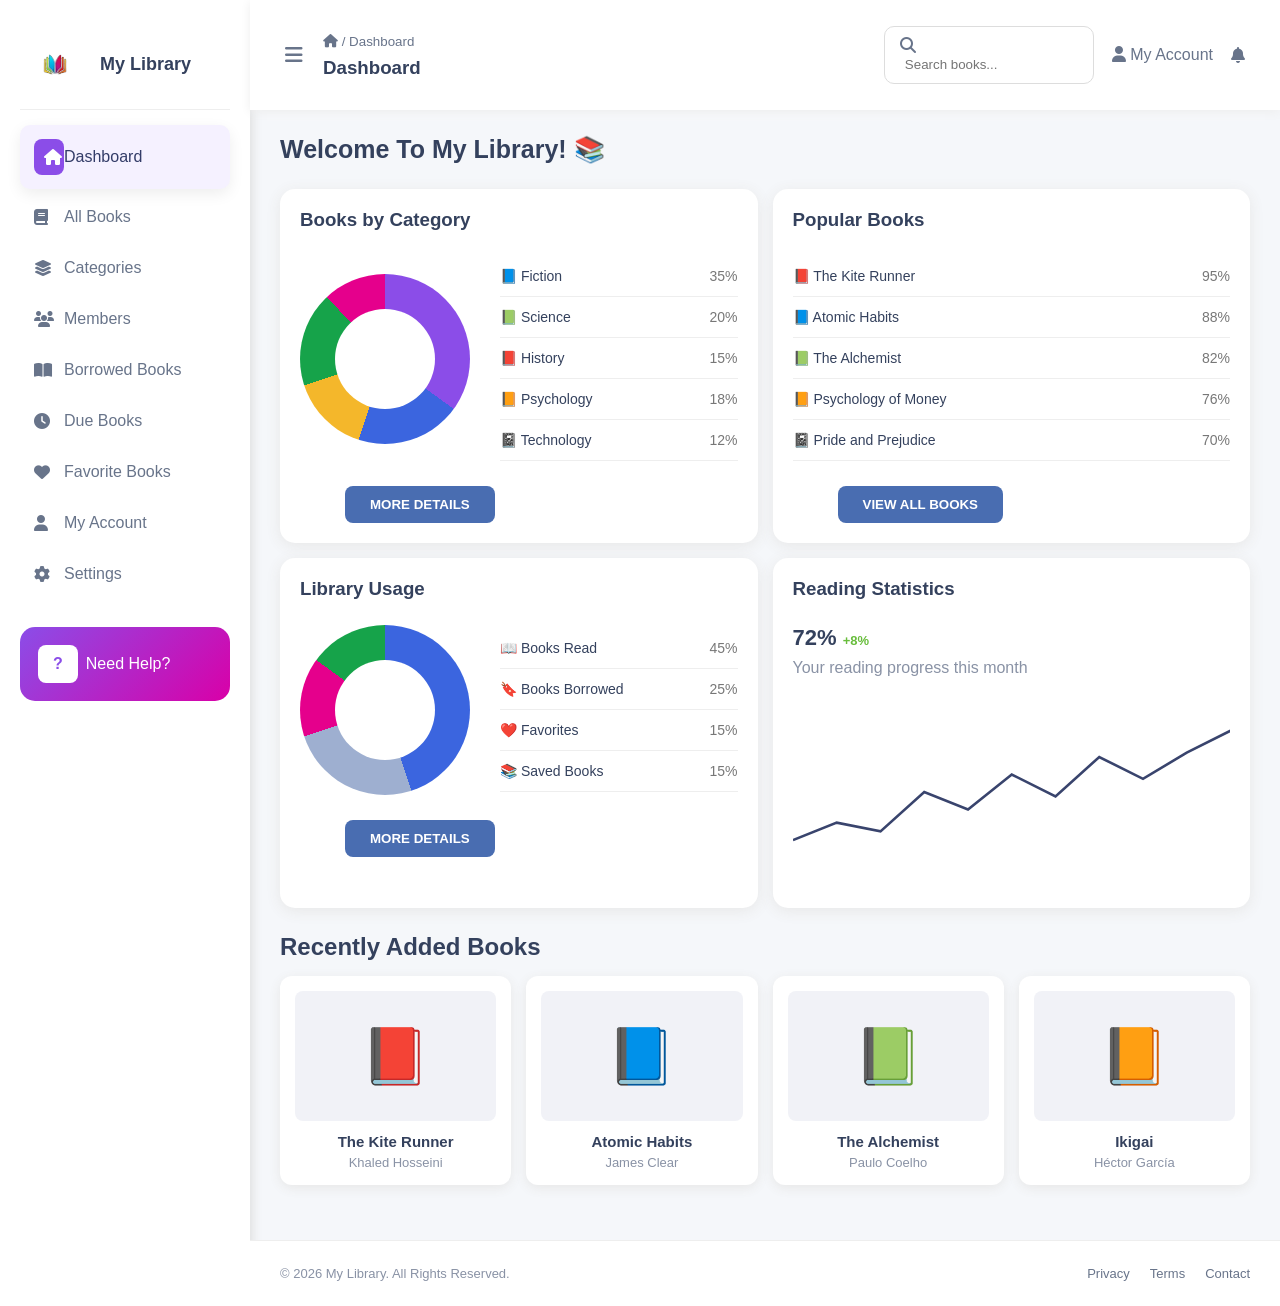
==== commit dc9b62d7: "update library" ====
--- a/index.html
+++ b/index.html
@@ -1,4 +1,4 @@
-```html
+
 <!DOCTYPE html>
 <html lang="en">
 
@@ -396,5 +396,4 @@
 <script src="script.js"></script>
 
 </body>
-</html>
-```
+</html>
--- a/style.css
+++ b/style.css
@@ -1,4 +1,3 @@
-
 * {
     margin: 0;
     padding: 0;
@@ -12,7 +11,9 @@
 }
 
 
-/* Dashboard */
+/* =========================
+   Dashboard
+========================= */
 
 .dashboard {
     display: flex;
@@ -20,7 +21,9 @@
 }
 
 
-/* Sidebar */
+/* =========================
+   Sidebar
+========================= */
 
 .sidebar {
     width: 250px;
@@ -28,13 +31,33 @@
     padding: 20px;
     box-shadow: 2px 0 10px #ddd;
     flex-shrink: 0;
-}
+
+    transition:
+        width 0.3s ease,
+        padding 0.3s ease,
+        left 0.3s ease;
+}
+
+
+/* Desktop - Sidebar Closed */
+
+.sidebar.collapsed {
+    width: 0;
+    padding: 0;
+    overflow: hidden;
+}
+
+
+/* =========================
+   Logo
+========================= */
 
 .logo {
     min-height: 90px;
     display: flex;
     align-items: center;
     gap: 10px;
+
     border-bottom: 1px solid #eee;
     margin-bottom: 15px;
 }
@@ -50,14 +73,22 @@
 }
 
 
+/* =========================
+   Navigation
+========================= */
+
 nav a {
     display: flex;
     align-items: center;
+
     padding: 14px;
     margin: 5px 0;
+
     text-decoration: none;
     color: #68748a;
+
     border-radius: 10px;
+
     transition: 0.3s;
 }
 
@@ -70,26 +101,39 @@
 nav .active {
     background: #f5f1ff;
     color: #333c68;
+
     box-shadow: 0 5px 15px #eee;
 }
 
 nav .active i {
     background: #8b4de8;
     color: white;
+
     padding: 10px;
     border-radius: 8px;
 }
 
 
-/* Help */
+/* =========================
+   Help
+========================= */
 
 .help {
     margin-top: 30px;
     padding: 18px;
+
     min-height: 70px;
+
     border-radius: 15px;
-    background: linear-gradient(135deg, #8b4de8, #d900a8);
+
+    background: linear-gradient(
+        135deg,
+        #8b4de8,
+        #d900a8
+    );
+
     color: white;
+
     display: flex;
     align-items: center;
 }
@@ -97,13 +141,18 @@
 .help b {
     background: white;
     color: #8b4de8;
+
     padding: 10px 15px;
+
     border-radius: 8px;
+
     margin-right: 8px;
 }
 
 
-/* Main */
+/* =========================
+   Main
+========================= */
 
 .main {
     flex: 1;
@@ -111,15 +160,21 @@
 }
 
 
-/* Header */
+/* =========================
+   Header
+========================= */
 
 header {
     min-height: 110px;
+
     background: white;
+
     display: flex;
     align-items: center;
     justify-content: space-between;
+
     padding: 20px 35px;
+
     box-shadow: 0 2px 10px #eee;
 }
 
@@ -136,27 +191,43 @@
 .header-left h3 {
     margin-top: 7px;
 }
+
+
+/* Menu Button */
 
 #menu {
     border: none;
     background: none;
+
     font-size: 20px;
+
     cursor: pointer;
+
     color: #68748a;
 }
 
 
+/* Header Right */
+
 .header-right {
     display: flex;
     align-items: center;
+
     gap: 18px;
 }
+
+
+/* Search */
 
 .search {
     width: 210px;
+
     padding: 10px 15px;
+
     border: 1px solid #ddd;
+
     border-radius: 10px;
+
     background: white;
 }
 
@@ -166,14 +237,22 @@
 
 .search input {
     width: 160px;
+
     border: none;
     outline: none;
+
     margin-left: 5px;
 }
+
+
+/* Account */
 
 .account {
     color: #68748a;
 }
+
+
+/* Notification */
 
 .notification {
     color: #68748a;
@@ -181,7 +260,9 @@
 }
 
 
-/* Content */
+/* =========================
+   Content
+========================= */
 
 .content {
     padding: 25px 30px;
@@ -189,23 +270,32 @@
 
 .content > h1 {
     margin-bottom: 25px;
+
     font-size: 25px;
 }
 
 
-/* Cards */
+/* =========================
+   Cards
+========================= */
 
 .cards {
     display: grid;
+
     grid-template-columns: 1fr 1fr;
+
     gap: 15px;
 }
 
 .card {
     background: white;
+
     border-radius: 15px;
+
     padding: 20px;
+
     min-height: 350px;
+
     box-shadow: 0 3px 15px #e7e7e7;
 }
 
@@ -214,30 +304,41 @@
 }
 
 
-/* Donut */
+/* =========================
+   Donut Chart
+========================= */
 
 .chart-row {
     display: flex;
     align-items: center;
+
     gap: 30px;
 }
 
 .donut {
     width: 170px;
     height: 170px;
+
     border-radius: 50%;
+
     display: flex;
     align-items: center;
     justify-content: center;
+
     flex-shrink: 0;
 }
 
 .donut div {
     width: 100px;
     height: 100px;
+
     background: white;
+
     border-radius: 50%;
 }
+
+
+/* Donut 1 */
 
 .donut1 {
     background: conic-gradient(
@@ -249,6 +350,9 @@
     );
 }
 
+
+/* Donut 2 */
+
 .donut2 {
     background: conic-gradient(
         #3b65df 0 45%,
@@ -259,7 +363,9 @@
 }
 
 
-/* Lists */
+/* =========================
+   Lists
+========================= */
 
 .list {
     flex: 1;
@@ -268,29 +374,42 @@
 .list p,
 .book-list p {
     border-bottom: 1px solid #eee;
+
     padding: 12px 0;
+
     font-size: 14px;
 }
 
 .list span,
 .book-list span {
     float: right;
+
     color: #777;
 }
 
 
-/* Buttons */
+/* =========================
+   Buttons
+========================= */
 
 .card button {
     margin-top: 25px;
     margin-left: 45px;
+
     border: none;
+
     background: #496db1;
+
     color: white;
+
     padding: 11px 25px;
+
     border-radius: 8px;
+
     cursor: pointer;
+
     font-weight: bold;
+
     transition: 0.3s;
 }
 
@@ -299,7 +418,9 @@
 }
 
 
-/* Reading */
+/* =========================
+   Reading
+========================= */
 
 .reading h2 {
     font-size: 22px;
@@ -307,11 +428,13 @@
 
 .reading h2 span {
     color: #68bd3c;
+
     font-size: 13px;
 }
 
 .subtitle {
     margin-top: 8px;
+
     color: #8992a5;
 }
 
@@ -325,7 +448,9 @@
 }
 
 
-/* Books */
+/* =========================
+   Books
+========================= */
 
 .books-section {
     margin-top: 25px;
@@ -337,16 +462,24 @@
 
 .books {
     display: grid;
-    grid-template-columns: repeat(4, 1fr);
+
+    grid-template-columns:
+        repeat(4, 1fr);
+
     gap: 15px;
 }
 
 .book {
     background: white;
+
     padding: 15px;
+
     border-radius: 12px;
+
     text-align: center;
+
     box-shadow: 0 3px 12px #e7e7e7;
+
     transition: 0.3s;
 }
 
@@ -356,49 +489,66 @@
 
 .cover {
     height: 130px;
+
     background: #f1f2f7;
+
     border-radius: 8px;
+
     display: flex;
     align-items: center;
     justify-content: center;
+
     font-size: 55px;
+
     margin-bottom: 12px;
 }
 
 .book h3 {
     font-size: 15px;
+
     margin-bottom: 5px;
 }
 
 .book p {
     color: #8992a5;
+
     font-size: 13px;
 }
 
 
-/* Footer */
+/* =========================
+   Footer
+========================= */
 
 .footer {
     margin-top: 30px;
+
     padding: 25px 30px;
+
     background: white;
+
     border-top: 1px solid #eee;
 
     display: flex;
+
     justify-content: space-between;
+
     align-items: center;
 
     color: #8992a5;
+
     font-size: 13px;
 }
 
 .footer-links {
     display: flex;
+
     gap: 20px;
 }
 
 .footer-links a {
     text-decoration: none;
+
     color: #68748a;
 }
 
@@ -407,7 +557,9 @@
 }
 
 
-/* Tablet */
+/* =========================
+   Tablet
+========================= */
 
 @media (max-width: 1000px) {
 
@@ -416,7 +568,8 @@
     }
 
     .books {
-        grid-template-columns: repeat(2, 1fr);
+        grid-template-columns:
+            repeat(2, 1fr);
     }
 
     .header-right .account {
@@ -425,41 +578,71 @@
 }
 
 
-/* Mobile */
+/* =========================
+   Mobile
+========================= */
 
 @media (max-width: 750px) {
+
+    /* Sidebar */
 
     .sidebar {
         position: fixed;
+
         left: -250px;
         top: 0;
+
         width: 250px;
+
         height: 100vh;
+
+        padding: 20px;
+
         z-index: 1000;
-        transition: 0.3s ease;
+
+        transition: left 0.3s ease;
+
         overflow-y: auto;
     }
+
+
+    /* Sidebar Open */
 
     .sidebar.show {
         left: 0;
     }
 
+
+    /* Header */
+
     header {
         padding: 15px;
     }
 
+
+    /* Content */
+
     .content {
         padding: 15px;
     }
 
+
+    /* Cards */
+
     .cards {
         grid-template-columns: 1fr;
     }
 
+
+    /* Header Right */
+
     .header-right {
         gap: 8px;
     }
 
+
+    /* Search */
+
     .search {
         width: 150px;
     }
@@ -468,19 +651,31 @@
         width: 100px;
     }
 
+
+    /* Menu */
+
     #menu {
         display: block;
-    }
+
+        cursor: pointer;
+    }
+
+
+    /* Footer */
 
     .footer {
         flex-direction: column;
+
         gap: 15px;
+
         text-align: center;
     }
 }
 
 
-/* Small Mobile */
+/* =========================
+   Small Mobile
+========================= */
 
 @media (max-width: 500px) {
 
@@ -488,31 +683,38 @@
         grid-template-columns: 1fr;
     }
 
+
     .chart-row {
         flex-direction: column;
     }
 
+
     .list {
         width: 100%;
     }
 
+
     .content > h1 {
         font-size: 20px;
     }
 
+
     .header-right .notification {
         display: none;
     }
 
+
     .search {
         width: 130px;
     }
 
+
     .search input {
         width: 80px;
     }
 
+
     .card button {
         margin-left: 0;
     }
-}
+}
